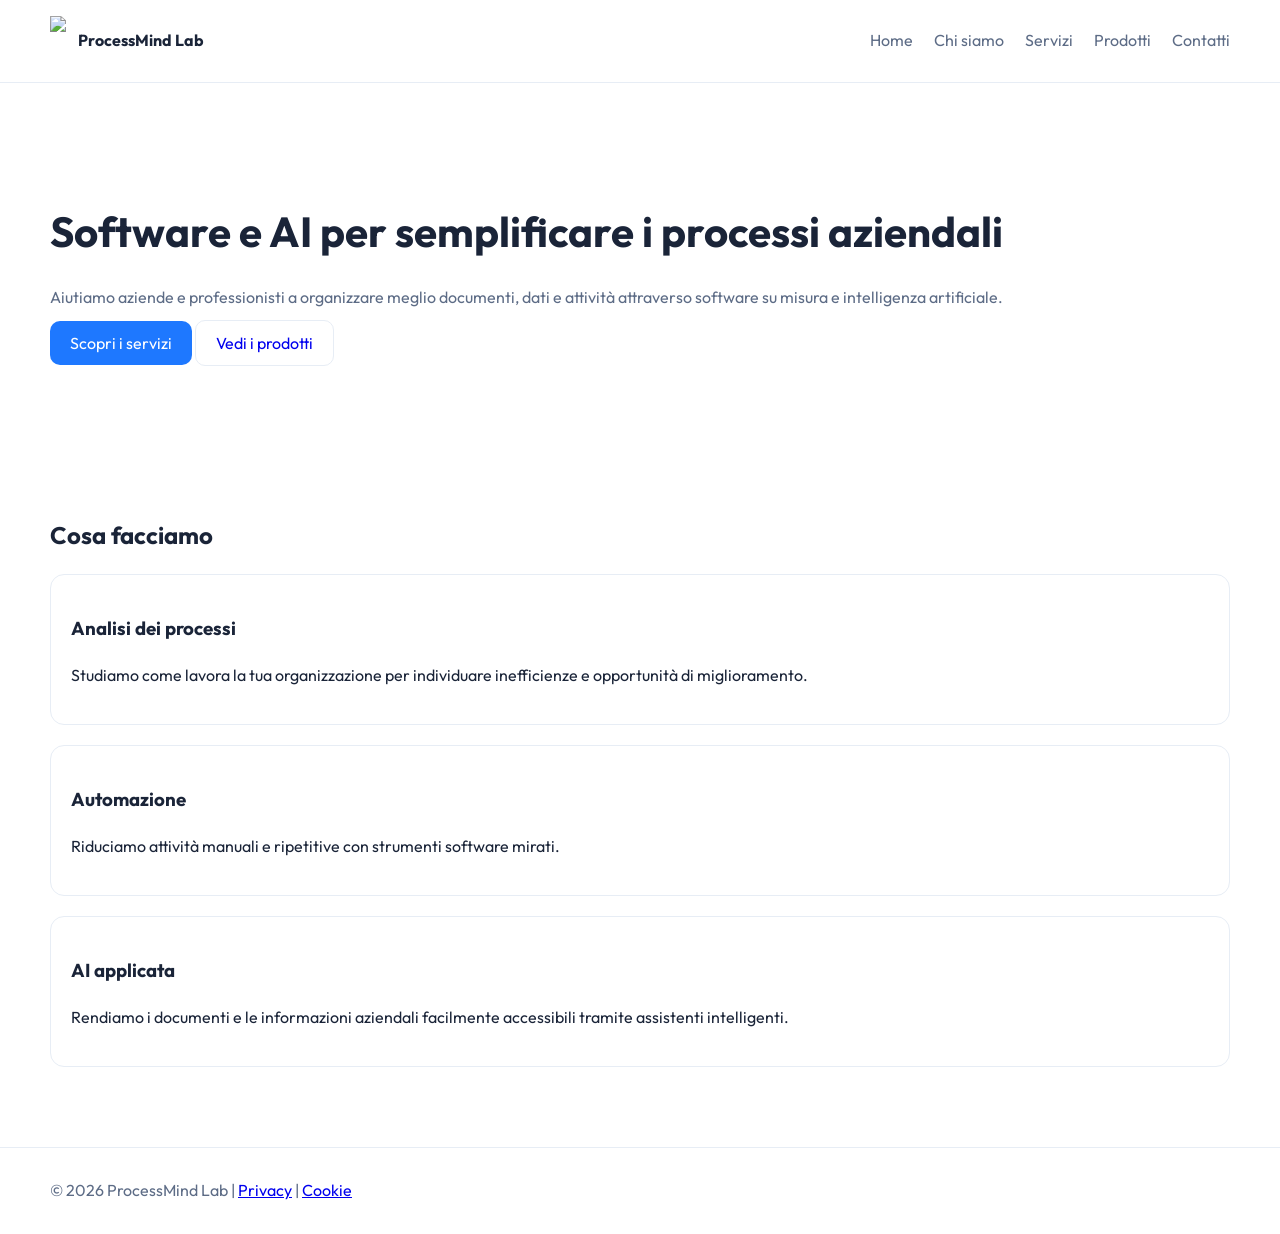
==== index.html @ 09f53593 "Create index.html" ====
<!DOCTYPE html>
<html lang="it">
<head>
<meta charset="UTF-8">
<meta name="viewport" content="width=device-width, initial-scale=1.0">
<title>ProcessMind Lab</title>

<link href="https://fonts.googleapis.com/css2?family=Outfit:wght@300;400;600;700&display=swap" rel="stylesheet">
<link rel="stylesheet" href="style.css">
</head>

<body>

<header class="topbar">
  <div class="container nav">
    <div class="logo">
      <img src="logo.png">
      <strong>ProcessMind Lab</strong>
    </div>

    <nav>
      <a href="index.html">Home</a>
      <a href="chi-siamo.html">Chi siamo</a>
      <a href="servizi.html">Servizi</a>
      <a href="prodotti.html">Prodotti</a>
      <a href="contatti.html">Contatti</a>
    </nav>
  </div>
</header>

<section class="hero">
  <div class="container">
    <h1>Software e AI per semplificare i processi aziendali</h1>
    <p class="lead">
      Aiutiamo aziende e professionisti a organizzare meglio documenti, dati e attività attraverso software su misura e intelligenza artificiale.
    </p>

    <a class="btn btn-primary" href="servizi.html">Scopri i servizi</a>
    <a class="btn btn-secondary" href="prodotti.html">Vedi i prodotti</a>
  </div>
</section>

<section>
  <div class="container">
    <h2>Cosa facciamo</h2>

    <div class="card">
      <h3>Analisi dei processi</h3>
      <p>Studiamo come lavora la tua organizzazione per individuare inefficienze e opportunità di miglioramento.</p>
    </div>

    <div class="card">
      <h3>Automazione</h3>
      <p>Riduciamo attività manuali e ripetitive con strumenti software mirati.</p>
    </div>

    <div class="card">
      <h3>AI applicata</h3>
      <p>Rendiamo i documenti e le informazioni aziendali facilmente accessibili tramite assistenti intelligenti.</p>
    </div>
  </div>
</section>

<footer>
  <div class="container">
    © 2026 ProcessMind Lab |
    <a href="privacy.html">Privacy</a> |
    <a href="cookie.html">Cookie</a>
  </div>
</footer>

</body>
</html>
---- style.css ----
:root{
  --bg:#ffffff;
  --bg-soft:#f7f9fc;
  --line:#e7edf5;
  --text:#1a2438;
  --muted:#5d6c86;
  --accent:#1e78ff;
  --accent-2:#23bfa5;
  --shadow:0 14px 40px rgba(17,31,59,.08);
  --max:1180px;
}

*{box-sizing:border-box}

body{
  margin:0;
  font-family:'Outfit',sans-serif;
  background:var(--bg);
  color:var(--text);
  line-height:1.6;
}

.container{
  width:min(var(--max),calc(100% - 32px));
  margin:0 auto;
}

.topbar{
  position:sticky;
  top:0;
  background:#fff;
  border-bottom:1px solid var(--line);
}

.nav{
  display:flex;
  justify-content:space-between;
  align-items:center;
  padding:16px 0;
}

.logo{
  display:flex;
  align-items:center;
  gap:12px;
}

.logo img{
  height:50px;
}

nav a{
  margin-left:18px;
  color:var(--muted);
  text-decoration:none;
}

nav a:hover{
  color:var(--text);
}

.hero{
  padding:80px 0;
}

h1{
  font-size:42px;
  margin-bottom:20px;
}

.lead{
  color:var(--muted);
  margin-bottom:20px;
}

.btn{
  padding:12px 20px;
  border-radius:10px;
  text-decoration:none;
}

.btn-primary{
  background:var(--accent);
  color:#fff;
}

.btn-secondary{
  border:1px solid var(--line);
}

section{
  padding:60px 0;
}

.card{
  border:1px solid var(--line);
  border-radius:14px;
  padding:20px;
  margin-bottom:20px;
}

footer{
  padding:30px 0;
  border-top:1px solid var(--line);
  color:var(--muted);
}
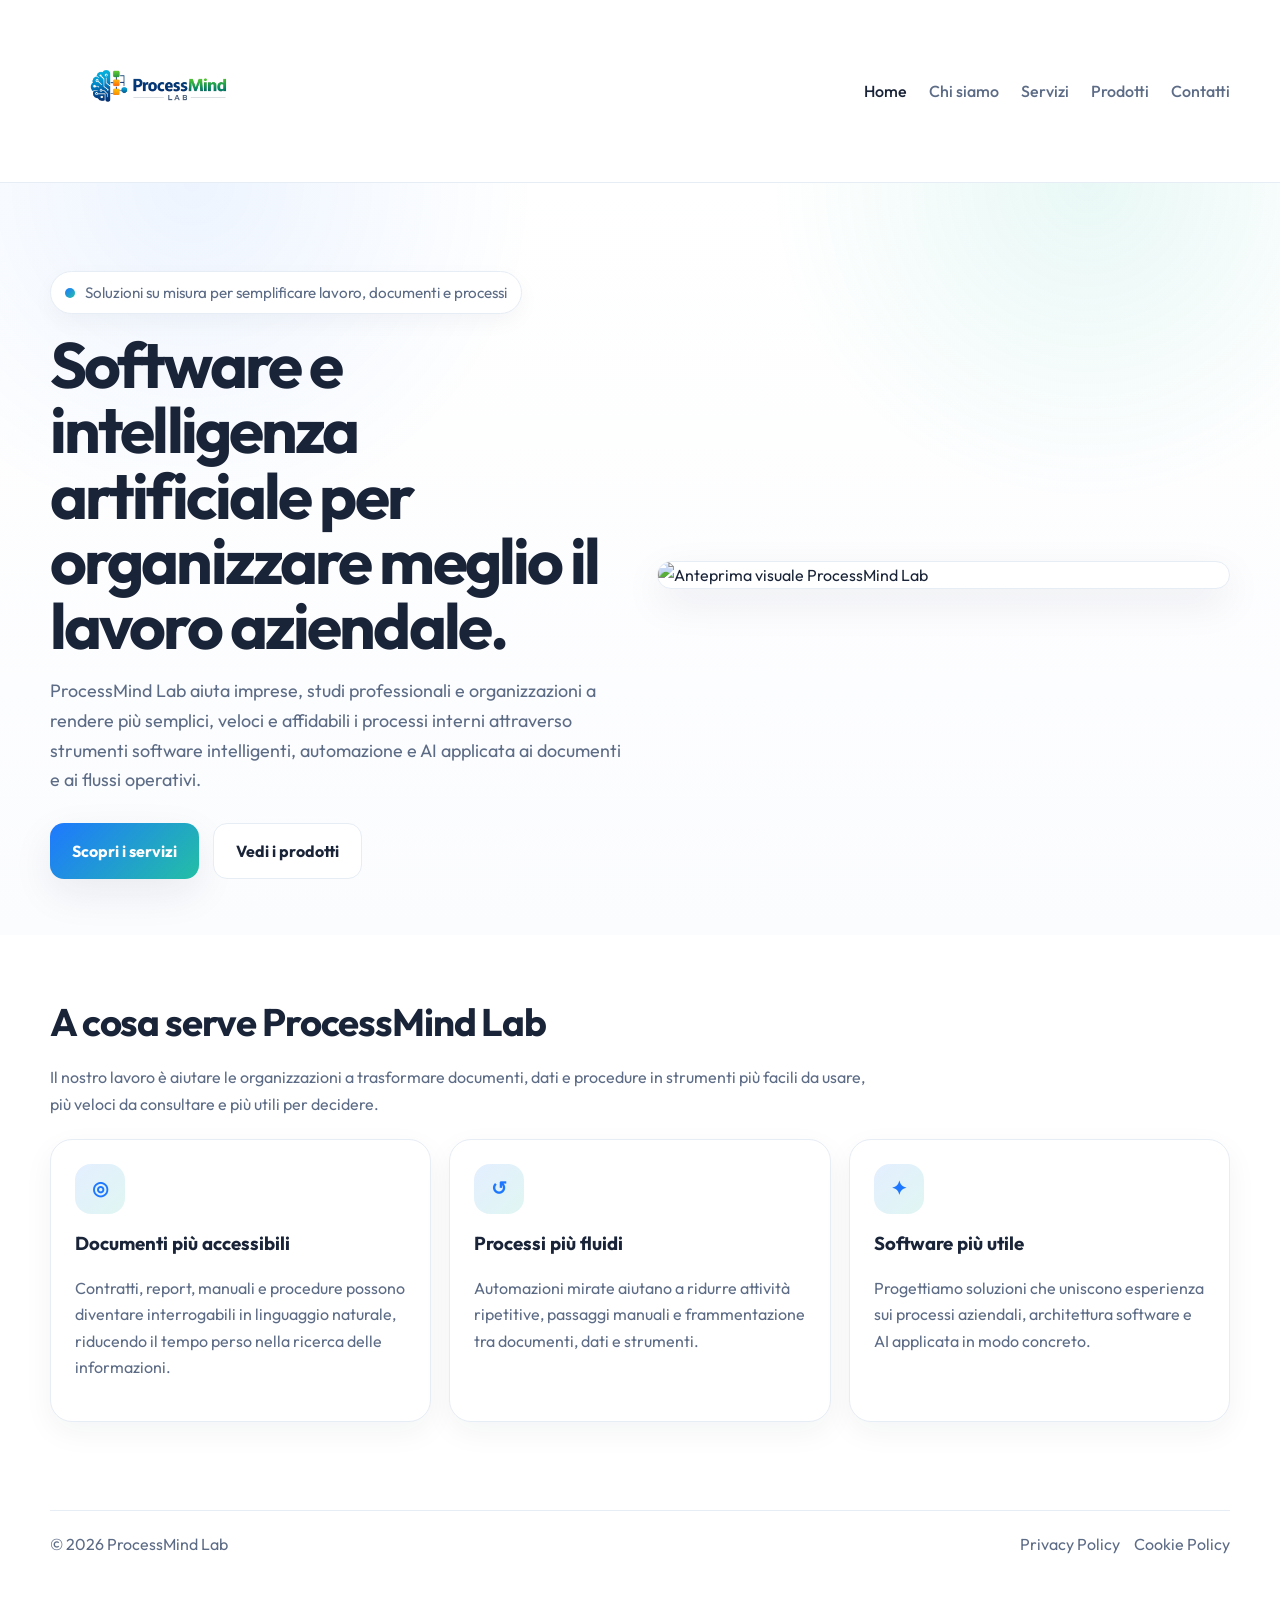
==== commit 25d9a6cb: "Update index.html" ====
--- a/index.html
+++ b/index.html
@@ -1,73 +1,85 @@
 <!DOCTYPE html>
 <html lang="it">
 <head>
-<meta charset="UTF-8">
-<meta name="viewport" content="width=device-width, initial-scale=1.0">
-<title>ProcessMind Lab</title>
+  <meta charset="UTF-8">
+  <meta name="viewport" content="width=device-width, initial-scale=1.0">
+  <title>ProcessMind Lab | Home</title>
+  <meta name="description" content="Software e intelligenza artificiale per organizzare meglio il lavoro aziendale.">
+  <link rel="preconnect" href="https://fonts.googleapis.com">
+  <link rel="preconnect" href="https://fonts.gstatic.com" crossorigin>
+  <link href="https://fonts.googleapis.com/css2?family=Outfit:wght@300;400;500;600;700;800&display=swap" rel="stylesheet">
+  <link rel="stylesheet" href="style.css">
+</head>
+<body>
+  <header class="topbar">
+    <div class="container nav">
+      <a href="index.html" class="logo">
+        <img src="logo.png" alt="ProcessMind Lab logo">
+      </a>
+      <nav>
+        <a class="active" href="index.html">Home</a>
+        <a href="chi-siamo.html">Chi siamo</a>
+        <a href="servizi.html">Servizi</a>
+        <a href="prodotti.html">Prodotti</a>
+        <a href="contatti.html">Contatti</a>
+      </nav>
+    </div>
+  </header>
 
-<link href="https://fonts.googleapis.com/css2?family=Outfit:wght@300;400;600;700&display=swap" rel="stylesheet">
-<link rel="stylesheet" href="style.css">
-</head>
+  <main>
+    <section class="hero">
+      <div class="container hero-grid">
+        <div>
+          <div class="eyebrow">Soluzioni su misura per semplificare lavoro, documenti e processi</div>
+          <h1>Software e intelligenza artificiale per organizzare meglio il lavoro aziendale.</h1>
+          <p class="lead">ProcessMind Lab aiuta imprese, studi professionali e organizzazioni a rendere più semplici, veloci e affidabili i processi interni attraverso strumenti software intelligenti, automazione e AI applicata ai documenti e ai flussi operativi.</p>
+          <div class="cta-row">
+            <a class="btn btn-primary" href="servizi.html">Scopri i servizi</a>
+            <a class="btn btn-secondary" href="prodotti.html">Vedi i prodotti</a>
+          </div>
+        </div>
+        <div class="visual-image">
+          <img src="mockup-home.png" alt="Anteprima visuale ProcessMind Lab">
+        </div>
+      </div>
+    </section>
 
-<body>
+    <section>
+      <div class="container">
+        <div class="section-head">
+          <h2>A cosa serve ProcessMind Lab</h2>
+          <p>Il nostro lavoro è aiutare le organizzazioni a trasformare documenti, dati e procedure in strumenti più facili da usare, più veloci da consultare e più utili per decidere.</p>
+        </div>
+        <div class="grid-3">
+          <article class="card">
+            <div class="icon">◎</div>
+            <h3>Documenti più accessibili</h3>
+            <p>Contratti, report, manuali e procedure possono diventare interrogabili in linguaggio naturale, riducendo il tempo perso nella ricerca delle informazioni.</p>
+          </article>
+          <article class="card">
+            <div class="icon">↺</div>
+            <h3>Processi più fluidi</h3>
+            <p>Automazioni mirate aiutano a ridurre attività ripetitive, passaggi manuali e frammentazione tra documenti, dati e strumenti.</p>
+          </article>
+          <article class="card">
+            <div class="icon">✦</div>
+            <h3>Software più utile</h3>
+            <p>Progettiamo soluzioni che uniscono esperienza sui processi aziendali, architettura software e AI applicata in modo concreto.</p>
+          </article>
+        </div>
+      </div>
+    </section>
+  </main>
 
-<header class="topbar">
-  <div class="container nav">
-    <div class="logo">
-      <img src="logo.png">
-      <strong>ProcessMind Lab</strong>
+  <footer>
+    <div class="container footer-wrap">
+      <div>© <span id="year"></span> ProcessMind Lab</div>
+      <div class="small-links">
+        <a href="privacy.html">Privacy Policy</a>
+        <a href="cookie.html">Cookie Policy</a>
+      </div>
     </div>
-
-    <nav>
-      <a href="index.html">Home</a>
-      <a href="chi-siamo.html">Chi siamo</a>
-      <a href="servizi.html">Servizi</a>
-      <a href="prodotti.html">Prodotti</a>
-      <a href="contatti.html">Contatti</a>
-    </nav>
-  </div>
-</header>
-
-<section class="hero">
-  <div class="container">
-    <h1>Software e AI per semplificare i processi aziendali</h1>
-    <p class="lead">
-      Aiutiamo aziende e professionisti a organizzare meglio documenti, dati e attività attraverso software su misura e intelligenza artificiale.
-    </p>
-
-    <a class="btn btn-primary" href="servizi.html">Scopri i servizi</a>
-    <a class="btn btn-secondary" href="prodotti.html">Vedi i prodotti</a>
-  </div>
-</section>
-
-<section>
-  <div class="container">
-    <h2>Cosa facciamo</h2>
-
-    <div class="card">
-      <h3>Analisi dei processi</h3>
-      <p>Studiamo come lavora la tua organizzazione per individuare inefficienze e opportunità di miglioramento.</p>
-    </div>
-
-    <div class="card">
-      <h3>Automazione</h3>
-      <p>Riduciamo attività manuali e ripetitive con strumenti software mirati.</p>
-    </div>
-
-    <div class="card">
-      <h3>AI applicata</h3>
-      <p>Rendiamo i documenti e le informazioni aziendali facilmente accessibili tramite assistenti intelligenti.</p>
-    </div>
-  </div>
-</section>
-
-<footer>
-  <div class="container">
-    © 2026 ProcessMind Lab |
-    <a href="privacy.html">Privacy</a> |
-    <a href="cookie.html">Cookie</a>
-  </div>
-</footer>
-
+  </footer>
+  <script>document.getElementById('year').textContent = new Date().getFullYear();</script>
 </body>
 </html>
--- a/style.css
+++ b/style.css
@@ -1,6 +1,7 @@
 :root{
   --bg:#ffffff;
   --bg-soft:#f7f9fc;
+  --panel:#ffffff;
   --line:#e7edf5;
   --text:#1a2438;
   --muted:#5d6c86;
@@ -9,98 +10,120 @@
   --shadow:0 14px 40px rgba(17,31,59,.08);
   --max:1180px;
 }
-
 *{box-sizing:border-box}
-
+html{scroll-behavior:smooth}
 body{
   margin:0;
   font-family:'Outfit',sans-serif;
   background:var(--bg);
   color:var(--text);
-  line-height:1.6;
+  line-height:1.65;
 }
-
-.container{
-  width:min(var(--max),calc(100% - 32px));
-  margin:0 auto;
-}
-
+a{text-decoration:none;color:inherit}
+img{display:block;max-width:100%}
+.container{width:min(var(--max),calc(100% - 32px));margin:0 auto}
 .topbar{
-  position:sticky;
-  top:0;
-  background:#fff;
+  position:sticky;top:0;z-index:50;
+  background:rgba(255,255,255,.94);
+  backdrop-filter:blur(14px);
   border-bottom:1px solid var(--line);
 }
-
 .nav{
-  display:flex;
-  justify-content:space-between;
-  align-items:center;
+  display:flex;align-items:center;justify-content:space-between;gap:18px;
   padding:16px 0;
 }
-
-.logo{
-  display:flex;
-  align-items:center;
-  gap:12px;
+.logo{display:flex;align-items:center;gap:14px;min-width:0}
+.logo img{height:150px;width:auto;object-fit:contain}
+nav{display:flex;align-items:center;gap:22px;flex-wrap:wrap}
+nav a{color:var(--muted);font-weight:500;transition:.2s ease}
+nav a:hover, nav a.active{color:var(--text)}
+.hero{
+  padding:88px 0 56px;
+  background:
+    radial-gradient(circle at 15% 0%, rgba(30,120,255,.08), transparent 26%),
+    radial-gradient(circle at 85% 0%, rgba(35,191,165,.10), transparent 24%),
+    linear-gradient(180deg,#ffffff 0%, #fbfcfe 100%);
 }
-
-.logo img{
-  height:50px;
+.hero-grid{display:grid;grid-template-columns:1fr 1fr;gap:34px;align-items:center}
+.eyebrow{
+  display:inline-flex;align-items:center;gap:10px;
+  border:1px solid var(--line);border-radius:999px;
+  padding:8px 14px;background:#fff;color:var(--muted);font-size:.95rem;
+  box-shadow:0 8px 22px rgba(17,31,59,.04)
 }
-
-nav a{
-  margin-left:18px;
-  color:var(--muted);
-  text-decoration:none;
+.eyebrow::before{content:"";width:10px;height:10px;border-radius:50%;background:linear-gradient(135deg,var(--accent),var(--accent-2))}
+h1{
+  font-size:clamp(2.7rem,5vw,4.8rem);
+  line-height:1.02;letter-spacing:-.045em;
+  margin:18px 0 18px;
 }
-
-nav a:hover{
-  color:var(--text);
+.lead{font-size:1.12rem;color:var(--muted);max-width:720px;margin:0 0 28px}
+.cta-row{display:flex;gap:14px;flex-wrap:wrap}
+.btn{
+  display:inline-flex;align-items:center;justify-content:center;
+  border-radius:14px;padding:14px 22px;font-weight:700;transition:.2s ease;
 }
-
-.hero{
-  padding:80px 0;
+.btn-primary{background:linear-gradient(135deg,var(--accent),var(--accent-2));color:#fff;box-shadow:var(--shadow)}
+.btn-secondary{border:1px solid var(--line);background:#fff;color:var(--text)}
+.btn:hover{transform:translateY(-1px)}
+.hero-card,
+.card,
+.legal{
+  background:#fff;border:1px solid var(--line);border-radius:22px;padding:24px;box-shadow:0 10px 30px rgba(17,31,59,.05)
 }
-
-h1{
-  font-size:42px;
-  margin-bottom:20px;
+.hero-card{border-radius:28px}
+.hero-card h3,.card h3{margin:0 0 10px}
+.hero-points{display:grid;gap:14px}
+.hero-point{padding:16px;border-radius:18px;background:var(--bg-soft);border:1px solid var(--line)}
+.hero-point strong{display:block;margin-bottom:6px}
+.visual-image,
+.page-banner{
+  width:100%;
+  border-radius:24px;
+  border:1px solid var(--line);
+  box-shadow:var(--shadow);
+  overflow:hidden;
+  background:#fff;
 }
-
-.lead{
-  color:var(--muted);
-  margin-bottom:20px;
+.visual-image img,
+.page-banner img{
+  width:100%;
+  height:auto;
+  display:block;
 }
-
-.btn{
-  padding:12px 20px;
-  border-radius:10px;
-  text-decoration:none;
+section{padding:56px 0}
+.page-hero{padding:64px 0 20px}
+.page-hero h1{font-size:clamp(2.2rem,4vw,3.8rem);margin-bottom:12px}
+.section-head{margin-bottom:22px}
+.section-head h2{font-size:clamp(1.9rem,3vw,2.8rem);letter-spacing:-.03em;margin:0 0 10px}
+.section-head p{margin:0;max-width:820px;color:var(--muted)}
+.grid-2,.grid-3{display:grid;gap:18px}
+.grid-2{grid-template-columns:repeat(2,minmax(0,1fr))}
+.grid-3{grid-template-columns:repeat(3,minmax(0,1fr))}
+.card p,.card li,.legal p,.legal li{color:var(--muted)}
+.icon{
+  width:50px;height:50px;border-radius:16px;display:grid;place-items:center;
+  background:linear-gradient(135deg,rgba(30,120,255,.12),rgba(35,191,165,.14));
+  color:var(--accent);font-size:1.2rem;font-weight:800;margin-bottom:14px;
 }
-
-.btn-primary{
-  background:var(--accent);
-  color:#fff;
+.clean{list-style:none;padding:0;margin:14px 0 0;display:grid;gap:10px}
+.clean li::before{content:"•";color:var(--accent);margin-right:10px}
+.band{background:linear-gradient(135deg,#f8fbff 0%, #f5fcfa 100%);border-top:1px solid var(--line);border-bottom:1px solid var(--line)}
+.contact-block{display:grid;gap:14px}
+.contact-item{padding:16px 18px;border-radius:18px;background:#fff;border:1px solid var(--line)}
+.legal h2,.legal h3{margin-top:0}
+.legal h3{margin-top:24px}
+footer{padding:32px 0 48px;color:var(--muted)}
+.footer-wrap{display:flex;justify-content:space-between;align-items:center;gap:14px;flex-wrap:wrap;border-top:1px solid var(--line);padding-top:20px}
+.small-links{display:flex;gap:14px;flex-wrap:wrap}
+@media (max-width: 980px){
+  .hero-grid,.grid-2,.grid-3{grid-template-columns:1fr}
+  .nav{flex-direction:column;align-items:stretch}
+  .logo img{height:120px}
 }
-
-.btn-secondary{
-  border:1px solid var(--line);
+@media (max-width: 720px){
+  nav{gap:14px}
+  .cta-row{flex-direction:column}
+  .btn{width:100%}
+  .logo img{height:96px}
 }
-
-section{
-  padding:60px 0;
-}
-
-.card{
-  border:1px solid var(--line);
-  border-radius:14px;
-  padding:20px;
-  margin-bottom:20px;
-}
-
-footer{
-  padding:30px 0;
-  border-top:1px solid var(--line);
-  color:var(--muted);
-}
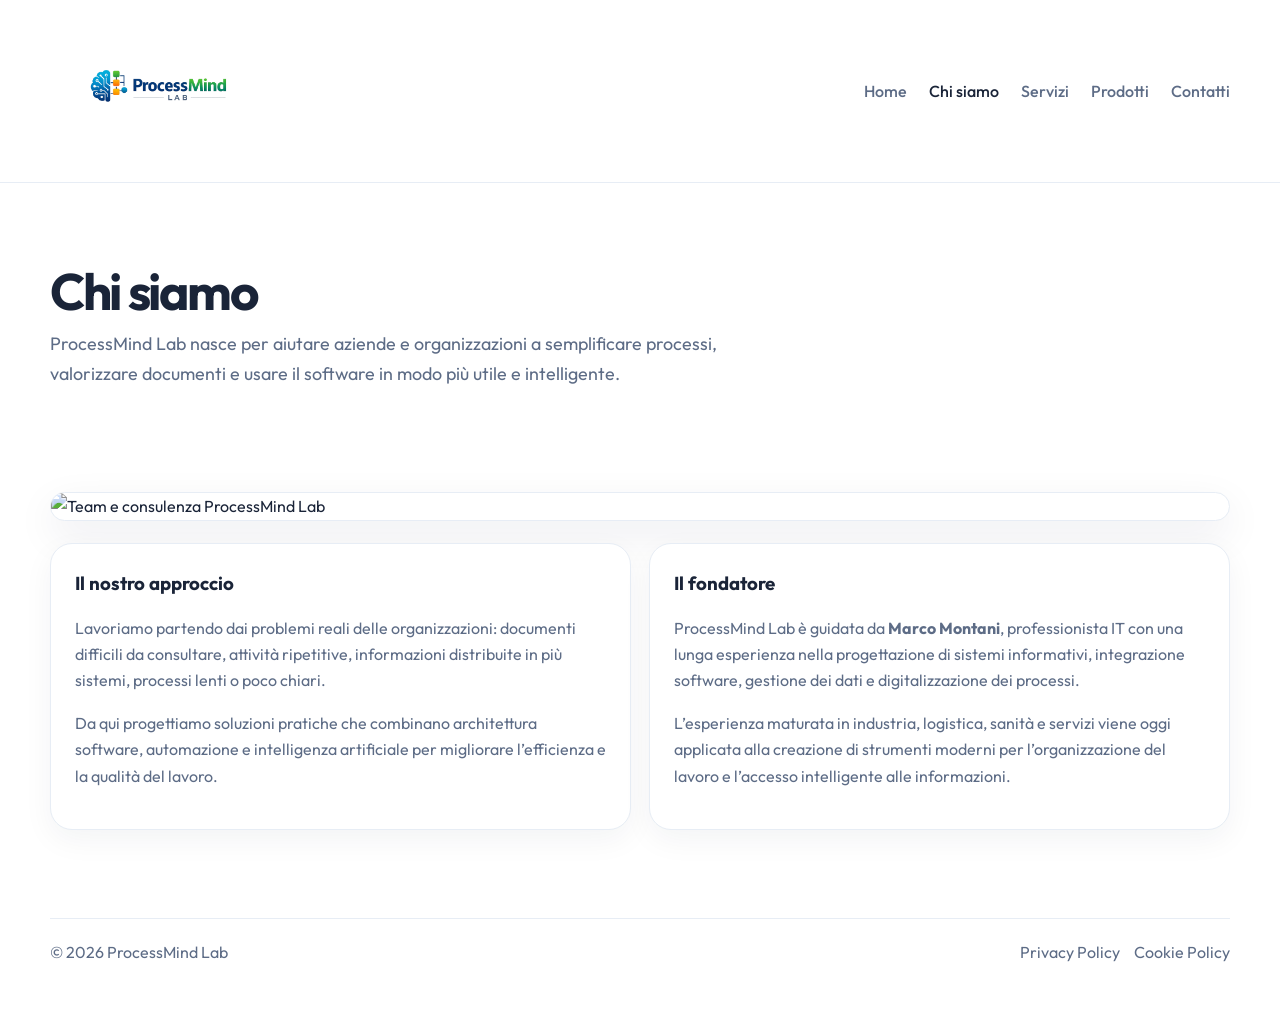
==== commit 3444a62d: "Update index.html" ====
--- a/index.html
+++ b/index.html
@@ -3,8 +3,7 @@
 <head>
   <meta charset="UTF-8">
   <meta name="viewport" content="width=device-width, initial-scale=1.0">
-  <title>ProcessMind Lab | Home</title>
-  <meta name="description" content="Software e intelligenza artificiale per organizzare meglio il lavoro aziendale.">
+  <title>ProcessMind Lab | Chi siamo</title>
   <link rel="preconnect" href="https://fonts.googleapis.com">
   <link rel="preconnect" href="https://fonts.gstatic.com" crossorigin>
   <link href="https://fonts.googleapis.com/css2?family=Outfit:wght@300;400;500;600;700;800&display=swap" rel="stylesheet">
@@ -17,8 +16,8 @@
         <img src="logo.png" alt="ProcessMind Lab logo">
       </a>
       <nav>
-        <a class="active" href="index.html">Home</a>
-        <a href="chi-siamo.html">Chi siamo</a>
+        <a href="index.html">Home</a>
+        <a class="active" href="chi-siamo.html">Chi siamo</a>
         <a href="servizi.html">Servizi</a>
         <a href="prodotti.html">Prodotti</a>
         <a href="contatti.html">Contatti</a>
@@ -27,45 +26,29 @@
   </header>
 
   <main>
-    <section class="hero">
-      <div class="container hero-grid">
-        <div>
-          <div class="eyebrow">Soluzioni su misura per semplificare lavoro, documenti e processi</div>
-          <h1>Software e intelligenza artificiale per organizzare meglio il lavoro aziendale.</h1>
-          <p class="lead">ProcessMind Lab aiuta imprese, studi professionali e organizzazioni a rendere più semplici, veloci e affidabili i processi interni attraverso strumenti software intelligenti, automazione e AI applicata ai documenti e ai flussi operativi.</p>
-          <div class="cta-row">
-            <a class="btn btn-primary" href="servizi.html">Scopri i servizi</a>
-            <a class="btn btn-secondary" href="prodotti.html">Vedi i prodotti</a>
-          </div>
-        </div>
-        <div class="visual-image">
-          <img src="mockup-home.png" alt="Anteprima visuale ProcessMind Lab">
-        </div>
+    <section class="page-hero">
+      <div class="container">
+        <h1>Chi siamo</h1>
+        <p class="lead">ProcessMind Lab nasce per aiutare aziende e organizzazioni a semplificare processi, valorizzare documenti e usare il software in modo più utile e intelligente.</p>
       </div>
     </section>
 
     <section>
       <div class="container">
-        <div class="section-head">
-          <h2>A cosa serve ProcessMind Lab</h2>
-          <p>Il nostro lavoro è aiutare le organizzazioni a trasformare documenti, dati e procedure in strumenti più facili da usare, più veloci da consultare e più utili per decidere.</p>
+        <div class="page-banner" style="margin-bottom:22px;">
+          <img src="mockup-about.png" alt="Team e consulenza ProcessMind Lab">
         </div>
-        <div class="grid-3">
-          <article class="card">
-            <div class="icon">◎</div>
-            <h3>Documenti più accessibili</h3>
-            <p>Contratti, report, manuali e procedure possono diventare interrogabili in linguaggio naturale, riducendo il tempo perso nella ricerca delle informazioni.</p>
-          </article>
-          <article class="card">
-            <div class="icon">↺</div>
-            <h3>Processi più fluidi</h3>
-            <p>Automazioni mirate aiutano a ridurre attività ripetitive, passaggi manuali e frammentazione tra documenti, dati e strumenti.</p>
-          </article>
-          <article class="card">
-            <div class="icon">✦</div>
-            <h3>Software più utile</h3>
-            <p>Progettiamo soluzioni che uniscono esperienza sui processi aziendali, architettura software e AI applicata in modo concreto.</p>
-          </article>
+        <div class="grid-2">
+          <div class="card">
+            <h3>Il nostro approccio</h3>
+            <p>Lavoriamo partendo dai problemi reali delle organizzazioni: documenti difficili da consultare, attività ripetitive, informazioni distribuite in più sistemi, processi lenti o poco chiari.</p>
+            <p>Da qui progettiamo soluzioni pratiche che combinano architettura software, automazione e intelligenza artificiale per migliorare l’efficienza e la qualità del lavoro.</p>
+          </div>
+          <div class="card">
+            <h3>Il fondatore</h3>
+            <p>ProcessMind Lab è guidata da <strong>Marco Montani</strong>, professionista IT con una lunga esperienza nella progettazione di sistemi informativi, integrazione software, gestione dei dati e digitalizzazione dei processi.</p>
+            <p>L’esperienza maturata in industria, logistica, sanità e servizi viene oggi applicata alla creazione di strumenti moderni per l’organizzazione del lavoro e l’accesso intelligente alle informazioni.</p>
+          </div>
         </div>
       </div>
     </section>
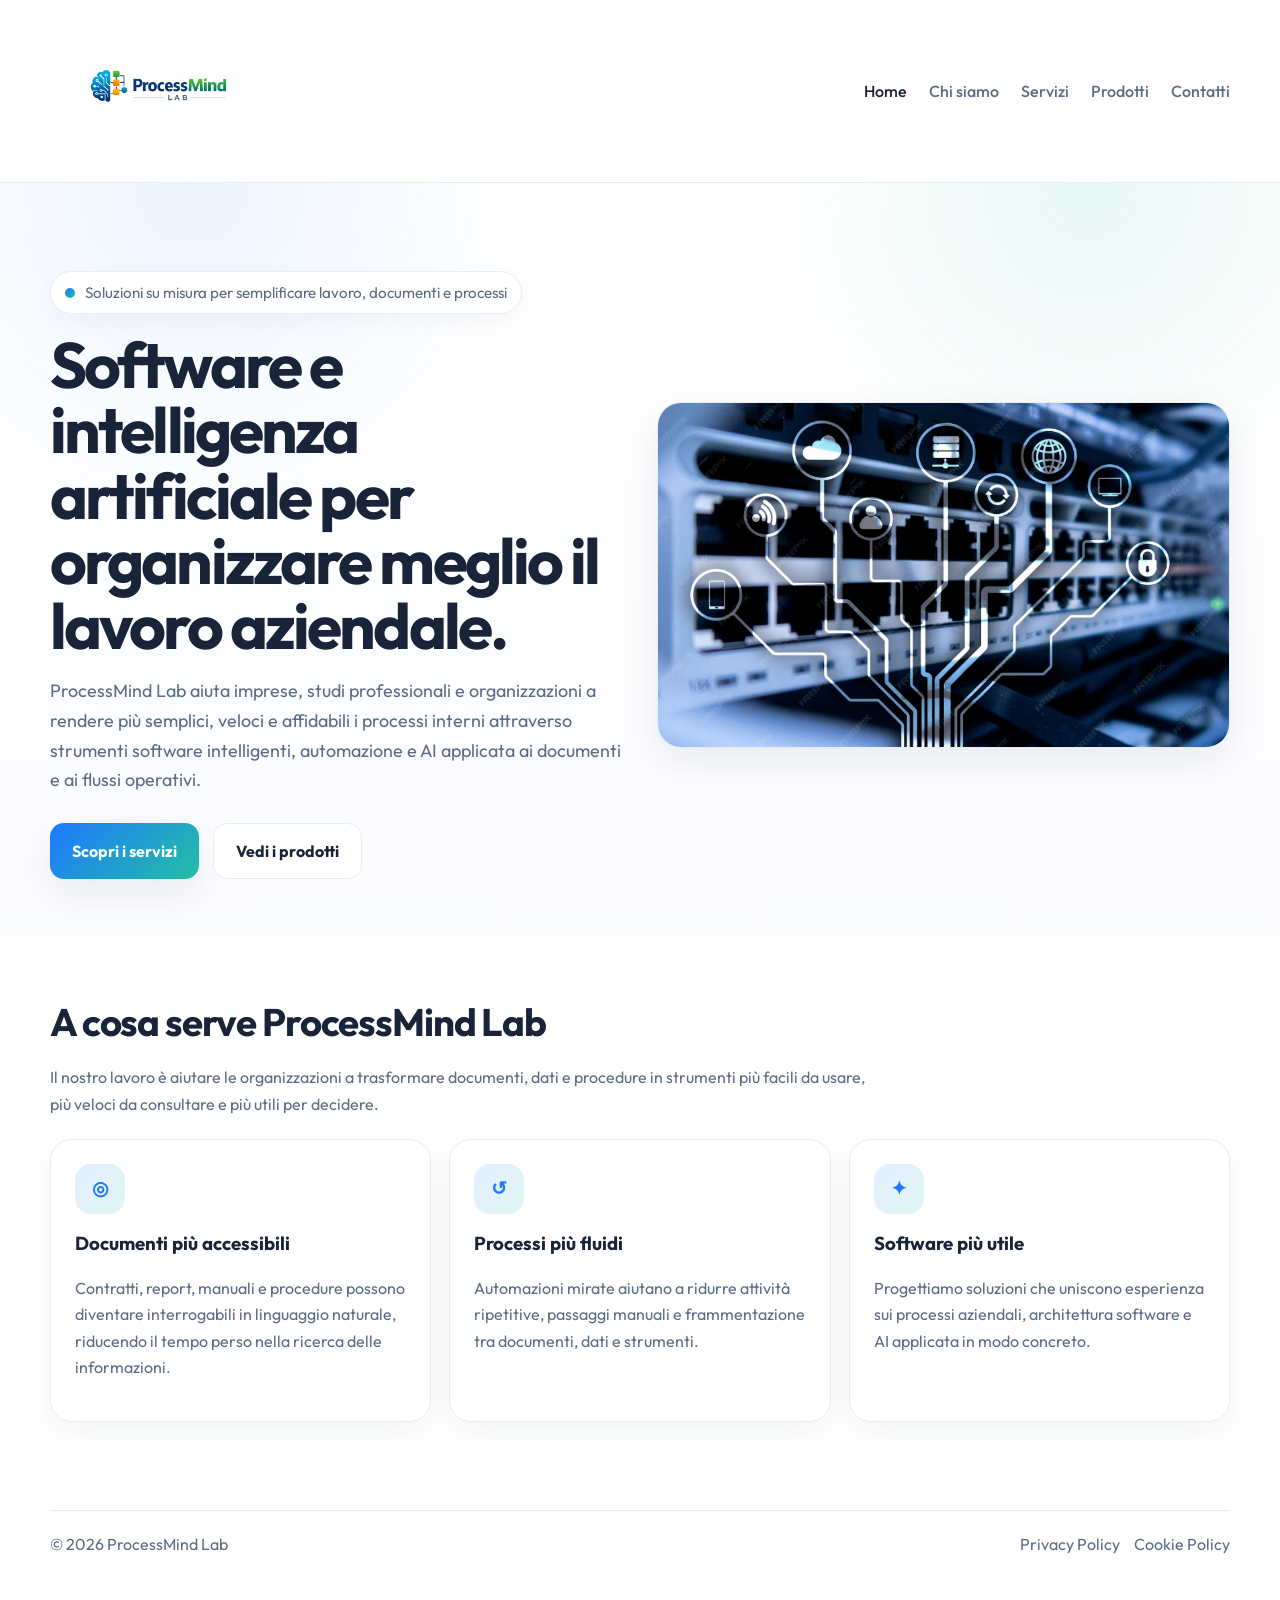
==== commit dbd137d9: "Update index.html" ====
--- a/index.html
+++ b/index.html
@@ -3,7 +3,8 @@
 <head>
   <meta charset="UTF-8">
   <meta name="viewport" content="width=device-width, initial-scale=1.0">
-  <title>ProcessMind Lab | Chi siamo</title>
+  <title>ProcessMind Lab | Home</title>
+  <meta name="description" content="Software e intelligenza artificiale per organizzare meglio il lavoro aziendale.">
   <link rel="preconnect" href="https://fonts.googleapis.com">
   <link rel="preconnect" href="https://fonts.gstatic.com" crossorigin>
   <link href="https://fonts.googleapis.com/css2?family=Outfit:wght@300;400;500;600;700;800&display=swap" rel="stylesheet">
@@ -16,8 +17,8 @@
         <img src="logo.png" alt="ProcessMind Lab logo">
       </a>
       <nav>
-        <a href="index.html">Home</a>
-        <a class="active" href="chi-siamo.html">Chi siamo</a>
+        <a class="active" href="index.html">Home</a>
+        <a href="chi-siamo.html">Chi siamo</a>
         <a href="servizi.html">Servizi</a>
         <a href="prodotti.html">Prodotti</a>
         <a href="contatti.html">Contatti</a>
@@ -26,29 +27,45 @@
   </header>
 
   <main>
-    <section class="page-hero">
-      <div class="container">
-        <h1>Chi siamo</h1>
-        <p class="lead">ProcessMind Lab nasce per aiutare aziende e organizzazioni a semplificare processi, valorizzare documenti e usare il software in modo più utile e intelligente.</p>
+    <section class="hero">
+      <div class="container hero-grid">
+        <div>
+          <div class="eyebrow">Soluzioni su misura per semplificare lavoro, documenti e processi</div>
+          <h1>Software e intelligenza artificiale per organizzare meglio il lavoro aziendale.</h1>
+          <p class="lead">ProcessMind Lab aiuta imprese, studi professionali e organizzazioni a rendere più semplici, veloci e affidabili i processi interni attraverso strumenti software intelligenti, automazione e AI applicata ai documenti e ai flussi operativi.</p>
+          <div class="cta-row">
+            <a class="btn btn-primary" href="servizi.html">Scopri i servizi</a>
+            <a class="btn btn-secondary" href="prodotti.html">Vedi i prodotti</a>
+          </div>
+        </div>
+        <div class="visual-image">
+          <img src="mockup-home.png" alt="Anteprima visuale ProcessMind Lab">
+        </div>
       </div>
     </section>
 
     <section>
       <div class="container">
-        <div class="page-banner" style="margin-bottom:22px;">
-          <img src="mockup-about.png" alt="Team e consulenza ProcessMind Lab">
+        <div class="section-head">
+          <h2>A cosa serve ProcessMind Lab</h2>
+          <p>Il nostro lavoro è aiutare le organizzazioni a trasformare documenti, dati e procedure in strumenti più facili da usare, più veloci da consultare e più utili per decidere.</p>
         </div>
-        <div class="grid-2">
-          <div class="card">
-            <h3>Il nostro approccio</h3>
-            <p>Lavoriamo partendo dai problemi reali delle organizzazioni: documenti difficili da consultare, attività ripetitive, informazioni distribuite in più sistemi, processi lenti o poco chiari.</p>
-            <p>Da qui progettiamo soluzioni pratiche che combinano architettura software, automazione e intelligenza artificiale per migliorare l’efficienza e la qualità del lavoro.</p>
-          </div>
-          <div class="card">
-            <h3>Il fondatore</h3>
-            <p>ProcessMind Lab è guidata da <strong>Marco Montani</strong>, professionista IT con una lunga esperienza nella progettazione di sistemi informativi, integrazione software, gestione dei dati e digitalizzazione dei processi.</p>
-            <p>L’esperienza maturata in industria, logistica, sanità e servizi viene oggi applicata alla creazione di strumenti moderni per l’organizzazione del lavoro e l’accesso intelligente alle informazioni.</p>
-          </div>
+        <div class="grid-3">
+          <article class="card">
+            <div class="icon">◎</div>
+            <h3>Documenti più accessibili</h3>
+            <p>Contratti, report, manuali e procedure possono diventare interrogabili in linguaggio naturale, riducendo il tempo perso nella ricerca delle informazioni.</p>
+          </article>
+          <article class="card">
+            <div class="icon">↺</div>
+            <h3>Processi più fluidi</h3>
+            <p>Automazioni mirate aiutano a ridurre attività ripetitive, passaggi manuali e frammentazione tra documenti, dati e strumenti.</p>
+          </article>
+          <article class="card">
+            <div class="icon">✦</div>
+            <h3>Software più utile</h3>
+            <p>Progettiamo soluzioni che uniscono esperienza sui processi aziendali, architettura software e AI applicata in modo concreto.</p>
+          </article>
         </div>
       </div>
     </section>
